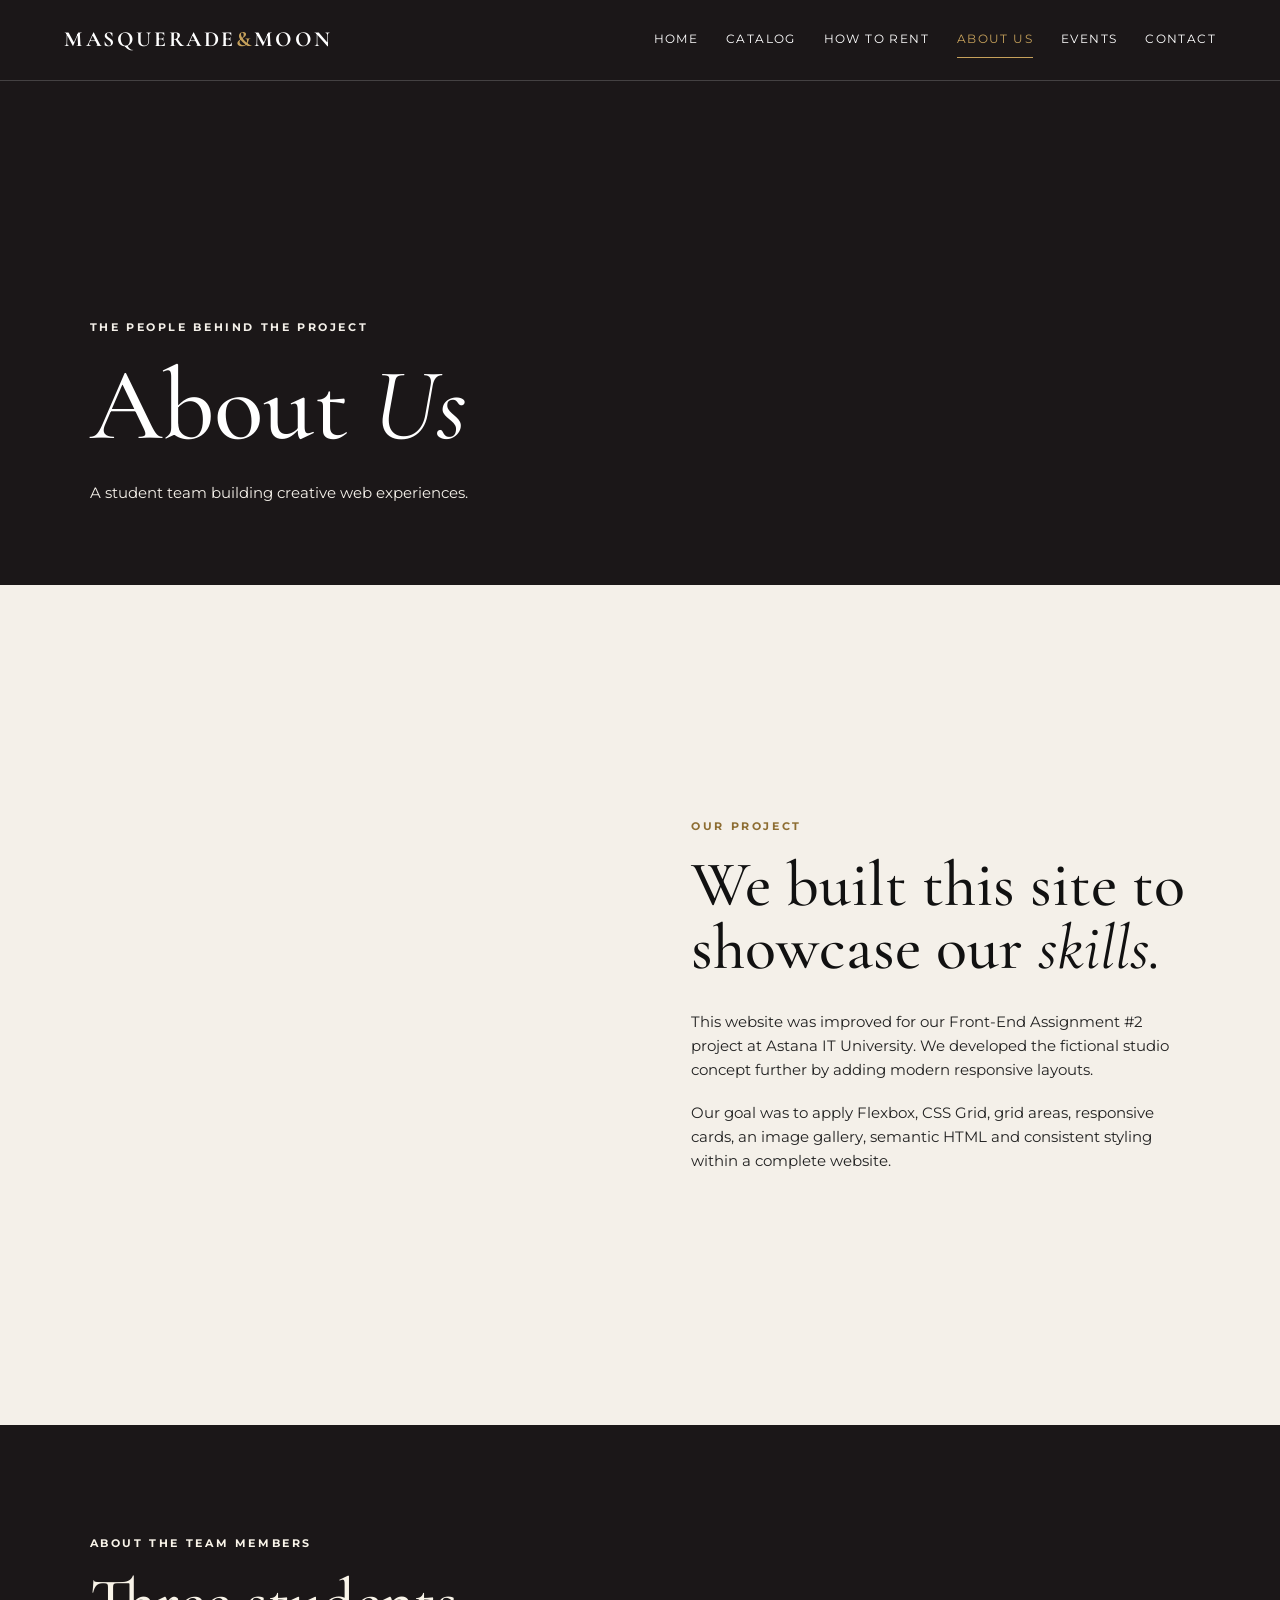
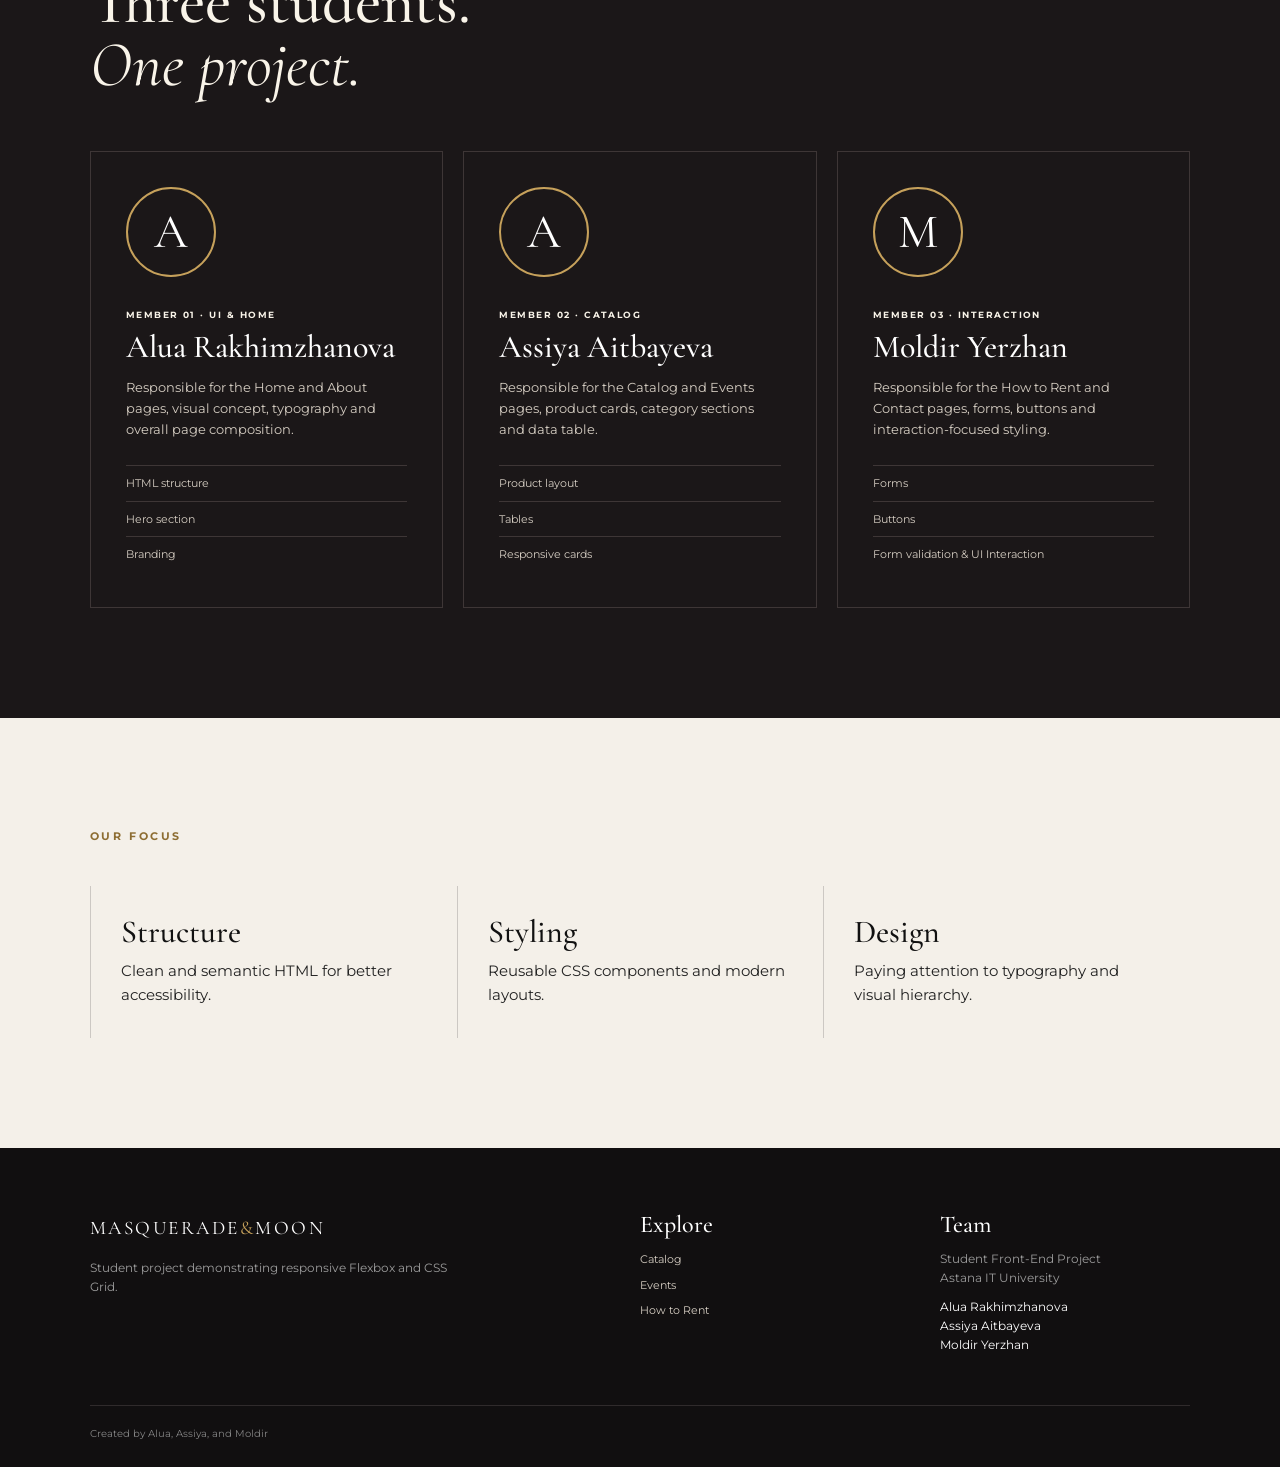
==== about.html @ 486aa3ef "Complete Assignment 2 requirements" ====
<!DOCTYPE html>
<html lang="en">
<head>
  <meta charset="UTF-8">
  <meta name="viewport" content="width=device-width, initial-scale=1.0">
  <meta name="description" content="Front-End Assignment #2: responsive Flexbox and CSS Grid website">
  <title>About Us | Masquerade &amp; Moon</title>
  <link rel="stylesheet" href="css/style.css">
</head>
<body>

<header class="site-header">
<nav class="site-nav" aria-label="Main navigation">
  <div class="nav-inner">
    <a class="brand" href="index.html">MASQUERADE<span>&amp;</span>MOON</a>
    <button class="menu-toggle" aria-label="Open navigation" onclick="document.querySelector('.nav-links').classList.toggle('show')">☰</button>
    <div class="nav-links">
      <a href="index.html">Home</a>
      <a href="catalog.html">Catalog</a>
      <a href="rent.html">How to Rent</a>
      <a href="about.html" class="active">About Us</a>
      <a href="events.html">Events</a>
      <a href="contact.html">Contact</a>
    </div>
  </div>
</nav>
</header>

<main>
<section class="page-hero">
  <div>
    <p class="eyebrow">THE PEOPLE BEHIND THE PROJECT</p>
    <h1>About <em>Us</em></h1>
    <p>A student team building creative web experiences.</p>
  </div>
</section>

<section class="section about-intro">
  <div class="about-photo" style="background-image: url('images/about-main.jpg');"></div>
  <div>
    <p class="eyebrow">OUR PROJECT</p>
    <h2>We built this site to showcase our <em>skills.</em></h2>
    <p>This website was improved for our Front-End Assignment #2 project at Astana IT University. We developed the fictional studio concept further by adding modern responsive layouts.</p>
    <p>Our goal was to apply Flexbox, CSS Grid, grid areas, responsive cards, an image gallery, semantic HTML and consistent styling within a complete website.</p>
  </div>
</section>

<section class="section team-section dark-section">
  <div class="section-topline">
    <div><p class="eyebrow">ABOUT THE TEAM MEMBERS</p><h2>Three students.<br><em>One project.</em></h2></div>
  </div>
  <div class="team-grid">
    <article class="team-card">
      <div class="avatar" style="background-image: url('images/pfp.jpg');">A</div>
      <p class="role">MEMBER 01 · UI &amp; HOME</p><h3>Alua Rakhimzhanova</h3><p>Responsible for the Home and About pages, visual concept, typography and overall page composition.</p>
      <ul><li>HTML structure</li><li>Hero section</li><li>Branding</li></ul>
    </article>
    <article class="team-card">
      <div class="avatar" style="background-image: url('images/pfp.jpg');">A</div>
      <p class="role">MEMBER 02 · CATALOG</p><h3>Assiya Aitbayeva</h3><p>Responsible for the Catalog and Events pages, product cards, category sections and data table.</p>
      <ul><li>Product layout</li><li>Tables</li><li>Responsive cards</li></ul>
    </article>
    <article class="team-card">
      <div class="avatar" style="background-image: url('images/pfp.jpg');">M</div>
      <p class="role">MEMBER 03 · INTERACTION</p><h3>Moldir Yerzhan</h3><p>Responsible for the How to Rent and Contact pages, forms, buttons and interaction-focused styling.</p>
      <ul><li>Forms</li><li>Buttons</li><li>Form validation &amp; UI Interaction</li></ul>
    </article>
  </div>
</section>

<section class="section values-section">
  <p class="eyebrow">OUR FOCUS</p>
  <div class="values-grid">
    <div><h3>Structure</h3><p>Clean and semantic HTML for better accessibility.</p></div>
    <div><h3>Styling</h3><p>Reusable CSS components and modern layouts.</p></div>
    <div><h3>Design</h3><p>Paying attention to typography and visual hierarchy.</p></div>
  </div>
</section>
</main>

<footer class="site-footer">
  <div class="footer-grid">
    <div>
      <div class="footer-brand">MASQUERADE<span>&amp;</span>MOON</div>
      <p>Student project demonstrating responsive Flexbox and CSS Grid.</p>
    </div>
    <div>
      <h3>Explore</h3>
      <a href="catalog.html">Catalog</a>
      <a href="events.html">Events</a>
      <a href="rent.html">How to Rent</a>
    </div>
    <div>
      <h3>Team</h3>
      <p>Student Front-End Project</p>
      <p>Astana IT University</p>
      <p style="margin-top: 10px; color: #fff;">Alua Rakhimzhanova<br>Assiya Aitbayeva<br>Moldir Yerzhan</p>
    </div>
  </div>
  <div class="footer-bottom">
    <span>Created by Alua, Assiya, and Moldir</span>
  </div>
</footer>
</body>
</html>
---- css/style.css ----
@import url('https://fonts.googleapis.com/css2?family=Cormorant+Garamond:wght@400;500;600;700&family=Montserrat:wght@300;400;500;600;700&display=swap');

:root {
  --ink: #111111;
  --paper: #f4f0e9;
  --cream: #fbf8f1;
  --muted: #4a4a4a;
  --line: rgba(23,21,20,.18);
  --gold: #c6a15b;
  --gold-dark: #8d6d32;
  --burgundy: #55212a;
  --night: #1b1718;
  --white: #fffdf8;
  --shadow: 0 18px 50px rgba(0,0,0,.10);
}

* { box-sizing: border-box; margin: 0; padding: 0; }
html { scroll-behavior: smooth; }
body { background: var(--paper); color: var(--ink); font-family: 'Montserrat', Arial, sans-serif; line-height: 1.65; }
h1,h2,h3,.brand,.footer-brand,blockquote { font-family: 'Cormorant Garamond', Georgia, serif; }
h1,h2,h3 { line-height: .98; font-weight: 500; }
h1 { font-size: clamp(4rem, 8vw, 8.5rem); }
h2 { font-size: clamp(3rem, 5vw, 5.5rem); }
h3 { font-size: 2rem; }
p { font-size: .92rem; color: #222222; }
a { color: inherit; text-decoration: none; transition: .25s ease; }
img { max-width: 100%; display: block; }

.site-nav {
  position: absolute; z-index: 20; top: 0; left: 0; width: 100%;
  border-bottom: 1px solid rgba(255,255,255,.18); color: #fff;
}
.site-header { position:absolute; z-index:20; top:0; left:0; width:100%; }
.nav-inner { max-width: 1400px; margin: auto; padding: 22px 5vw; display: flex; align-items: center; justify-content: space-between; gap: 30px; }
.brand { font-size: 1.35rem; letter-spacing: .12em; font-weight: 700; }
.brand span,.footer-brand span { color: var(--gold); }
.nav-links { display: flex; gap: 28px; align-items: center; }
.nav-links a { font-size: .72rem; letter-spacing: .12em; text-transform: uppercase; padding: 8px 0; border-bottom: 1px solid transparent; }
.nav-links a:hover,.nav-links a.active { color: var(--gold); border-color: var(--gold); }
.menu-toggle { display:none; background:none; color:#fff; border:0; font-size:1.5rem; }

.hero { min-height: 100vh; position: relative; color: #fff; overflow:hidden; background-size:cover; background-position:center; }
.hero-overlay { position:absolute; inset:0; background: linear-gradient(90deg, rgba(10,8,8,.78), rgba(10,8,8,.30) 60%, rgba(10,8,8,.48)); }
.hero-content { position: relative; z-index: 2; max-width: 760px; padding: 25vh 7vw 10vh; }
.hero-content p { color: rgba(255,255,255,.9); }
.eyebrow { color: var(--gold-dark); font-size: .68rem; letter-spacing: .24em; font-weight: 700; margin-bottom: 18px; }
.hero .eyebrow { color: #d8bd82; }
.hero h1 em,.page-hero h1 em,h2 em { font-style: italic; font-weight: 400; }
.hero-copy { max-width: 570px; font-size: 1rem; margin: 28px 0; }
.hero-actions { display:flex; gap:12px; flex-wrap:wrap; }
.btn { display:inline-flex; align-items:center; justify-content:center; min-height:50px; padding: 0 25px; border:1px solid var(--ink); font-size:.68rem; letter-spacing:.15em; text-transform:uppercase; font-weight:700; cursor:pointer; }
.btn-gold { background:var(--gold); border-color:var(--gold); color:#18130d; }
.btn-gold:hover { background:#dec58f; }
.btn-ghost { color:#fff; border-color:rgba(255,255,255,.55); }
.btn-ghost:hover { border-color:#fff; background:rgba(255,255,255,.08); }
.btn-dark { background:var(--ink); color:#fff; border-color:var(--ink); }
.btn-dark:hover { background:var(--burgundy); border-color:var(--burgundy); }
.scroll-note { position:absolute; bottom:30px; left:7vw; z-index:2; font-size:.62rem; letter-spacing:.2em; opacity:.7; color: #fff; }

.section { padding: 110px 7vw; max-width: 1500px; margin:auto; }
.intro-section { display:grid; grid-template-columns: 1fr 1fr; gap:10vw; align-items:end; }
.intro-text { max-width:520px; padding-bottom:8px; }
.intro-text p { font-size:1.05rem; margin-bottom:25px; }
.text-link { font-size:.7rem; letter-spacing:.17em; text-transform:uppercase; font-weight:700; border-bottom:1px solid var(--gold); padding-bottom:6px; }
.text-link:hover { color:var(--gold-dark); }
.text-link.light { color:#fff; }

.dark-section { max-width:none; background:var(--night); color:#f9f4e9; }
.dark-section p { color: #f9f4e9; }
.section-topline { max-width:1500px; margin:auto; display:flex; justify-content:space-between; align-items:end; gap:30px; margin-bottom:55px; }
.category-grid { max-width:1500px; margin:auto; display:grid; grid-template-columns:repeat(4,1fr); gap:2px; }
.category-card { min-height:520px; display:flex; align-items:end; padding:35px; background-size:cover; background-position:center; position:relative; overflow:hidden; }
.category-card:before { content:""; position:absolute; inset:0; background:linear-gradient(transparent 20%,rgba(0,0,0,.78)); transition:.4s; }
.category-card:hover:before { background:linear-gradient(transparent 5%,rgba(0,0,0,.86)); }
.category-card > div { position:relative; z-index:1; }
.category-card span { color:var(--gold); font-size:.7rem; letter-spacing:.15em; }
.category-card h3 { font-size:2.8rem; margin:10px 0; }
.category-card p { color:rgba(255,255,255,.9); font-size:.72rem; }

.quote-section { text-align:center; max-width:1000px; }

.featured-row { display:flex; gap:24px; align-items:stretch; }
.featured-card { flex:1 1 0; min-width:0; background:var(--cream); box-shadow:var(--shadow); display:flex; flex-direction:column; transition:transform .3s ease, box-shadow .3s ease; }
.featured-card:hover { transform:translateY(-8px); box-shadow:0 24px 55px rgba(0,0,0,.16); }
.featured-card img { width:100%; aspect-ratio:4/3; object-fit:cover; }
.featured-card > div { padding:28px; display:flex; flex-direction:column; flex:1; align-items:flex-start; }
.featured-card h3 { margin-bottom:12px; }
.featured-card p { margin-bottom:24px; }
.featured-card .btn { margin-top:auto; }
.quote-mark { color:var(--gold); font-family:Georgia,serif; font-size:6rem; line-height:.6; }
blockquote { font-size:clamp(2.5rem,5vw,5rem); line-height:1.02; margin:25px 0; }
.quote-section > p:last-child { font-size:.65rem; text-transform:uppercase; letter-spacing:.2em; color:var(--muted); font-weight: bold; }

.feature-split { display:grid; grid-template-columns:1fr 1fr; padding-top:0; padding-bottom:130px; }
.feature-photo { min-height:650px; background-size:cover; background-position:center; }
.feature-copy { background:var(--cream); padding:80px 8vw; display:flex; flex-direction:column; justify-content:center; }
.check-list { list-style:none; margin:35px 0; }
.check-list li { padding:17px 0; border-top:1px solid var(--line); font-size:.8rem; display:grid; grid-template-columns:45px 1fr; color: #111; }
.check-list li:last-child { border-bottom:1px solid var(--line); }
.check-list strong { color:var(--gold-dark); }

.page-hero { min-height:65vh; background:var(--night); color:#fff; display:flex; align-items:end; padding:170px 7vw 80px; background-size:cover; background-position:center; }
.page-hero > div { max-width:900px; }
.page-hero p { color: #f4f0e9; }
.page-hero p:last-child { max-width:650px; margin-top:25px; }
.page-hero-light { background:var(--cream); color:var(--ink); }
.page-hero-light p:last-child { color: #222222; }

.catalog-section { max-width:1500px; }
.filter-row { display:flex; justify-content:space-between; gap:20px; border-bottom:1px solid var(--line); padding-bottom:18px; margin-bottom:30px; color:var(--ink); font-size:.7rem; text-transform:uppercase; letter-spacing:.12em; font-weight: bold; }
.product-grid { display:grid; grid-template-columns:repeat(3,1fr); gap:34px 22px; }
.product-card { background:var(--cream); box-shadow:0 5px 20px rgba(0,0,0,.035); }
.product-image { aspect-ratio: 4/5; background-size:cover; background-position:center; position:relative; }
.product-image .tag { position:absolute; top:16px; left:16px; background:rgba(255,253,248,.92); padding:7px 10px; font-size:.58rem; letter-spacing:.14em; font-weight:700; color: #111; }
.product-info { padding:22px 20px 25px; }
.product-info p { color:var(--muted); font-size:.72rem; margin:6px 0 17px; }
.product-info > div { display:flex; justify-content:space-between; align-items:center; gap:10px; border-top:1px solid var(--line); padding-top:15px; }
.product-info strong { font-size:.72rem; color: #111; }
.product-info a { font-size:.62rem; text-transform:uppercase; letter-spacing:.12em; color:var(--gold-dark); font-weight:700; }
.product-info a:hover { color:var(--burgundy); }

.catalog-page { min-height:100vh; display:grid; grid-template-columns:240px minmax(0,1fr); grid-template-areas:"header header" "sidebar main" "footer footer"; }
.catalog-page .site-header { position:relative; grid-area:header; }
.catalog-page .site-nav { position:relative; background:var(--night); }
.catalog-page main { grid-area:main; min-width:0; }
.catalog-page .site-footer { grid-area:footer; }
.catalog-sidebar { grid-area:sidebar; background:#211c1e; color:#fff; padding:70px 32px; }
.catalog-sidebar h2 { font-size:2.3rem; margin-bottom:30px; }
.catalog-sidebar a { display:block; padding:14px 0; border-bottom:1px solid rgba(255,255,255,.14); font-size:.7rem; letter-spacing:.14em; text-transform:uppercase; }
.catalog-sidebar a:hover { color:var(--gold); padding-left:8px; }
.catalog-page .page-hero { min-height:58vh; }

.gallery-note { max-width:270px; color:var(--muted); }
.image-gallery { display:grid; grid-template-columns:repeat(3,minmax(0,1fr)); grid-auto-rows:320px; gap:18px; }
.image-gallery figure { position:relative; overflow:hidden; background:var(--night); }
.image-gallery img { width:100%; height:100%; object-fit:cover; transition:transform .45s ease, opacity .45s ease; }
.image-gallery figcaption { position:absolute; inset:auto 0 0; padding:60px 24px 22px; color:#fff; font-family:'Cormorant Garamond',Georgia,serif; font-size:1.8rem; background:linear-gradient(transparent,rgba(0,0,0,.86)); transform:translateY(100%); transition:transform .35s ease; }
.image-gallery figure:hover img { transform:scale(1.06); opacity:.78; }
.image-gallery figure:hover figcaption { transform:translateY(0); }

.table-section { padding-top:40px; }
.table-wrap { overflow-x:auto; margin-top:30px; }
table { width:100%; border-collapse:collapse; background:var(--cream); min-width:650px; }
th,td { padding:18px 20px; text-align:left; border-bottom:1px solid var(--line); font-size:.76rem; }
th { background:var(--night); color:#fff; text-transform:uppercase; letter-spacing:.13em; font-size:.62rem; }
tr:hover td { background:#eee8de; }

.steps-grid { display:flex; align-items:stretch; gap:22px; }
.step-card { flex:1 1 0; border-top:2px solid var(--gold); padding:30px 5px; }
.step-card span { color:var(--gold-dark); font-size:.7rem; letter-spacing:.15em; }
.step-card h2 { font-size:3rem; margin:25px 0 15px; }

.rules-grid { max-width:1500px; margin:auto; display:grid; grid-template-columns:repeat(2,1fr); gap:1px; background:#443b3b; }
.rules-grid > div { padding:40px; background:var(--night); border-bottom:1px solid #443b3b; }
.rules-grid h3 { color:#fff; margin-bottom:12px; }
.rules-grid p { color:#e5e5e5; max-width:500px; } 
.checklist-section { display:grid; grid-template-columns:1fr 1fr; gap:12vw; }
.number-list { list-style:none; counter-reset:item; }
.number-list li { counter-increment:item; border-top:1px solid var(--line); padding:20px 0; font-size:.85rem; color: #111; }
.number-list li:before { content:"0" counter(item); color:var(--gold-dark); margin-right:30px; font-weight:700; }

.accordion-wrap { max-width: 800px; }
details { border-bottom: 1px solid var(--line); padding: 20px 0; }
summary { font-size: 1.1rem; font-weight: 600; cursor: pointer; list-style: none; position: relative; color: var(--ink); padding-right: 30px; font-family: 'Cormorant Garamond', Georgia, serif; }
summary::-webkit-details-marker { display: none; }
summary::after { content: "+"; position: absolute; right: 0; top: 50%; transform: translateY(-50%); font-size: 1.5rem; color: var(--gold-dark); transition: 0.3s ease; }
details[open] summary::after { content: "−"; }
details p { margin-top: 15px; color: var(--muted); font-size: 0.85rem; padding-right: 40px; }

.about-intro { display:grid; grid-template-columns:1fr 1fr; gap:8vw; align-items:center; }
.about-photo { min-height:620px; background-position:center; background-size:cover; }
.about-intro h2 { margin-bottom:30px; }
.about-intro p:not(.eyebrow) { margin-bottom:18px; max-width:570px; } 
.team-grid { max-width:1500px; margin:auto; display:flex; align-items:stretch; gap:20px; }
.team-card { flex:1 1 0; border:1px solid #3e3636; padding:35px; }
.avatar { width:90px; height:90px; border-radius:50%; display:flex; align-items:center; justify-content:center; font-family:'Cormorant Garamond',serif; font-size:3rem; color:#fff; margin-bottom:30px; border:2px solid var(--gold); background-size:cover; background-position:center; }
.role { color:var(--gold); font-size:.58rem; letter-spacing:.16em; font-weight:700; }
.team-card h3 { margin:8px 0 15px; color: #fff; }
.team-card > p:not(.role) { color:#d6cec3; font-size:.8rem; }
.team-card ul { list-style:none; margin-top:25px; }
.team-card li { border-top:1px solid #3e3636; padding:8px 0; color:#d6cec3; font-size:.7rem; }
.values-grid { display:grid; grid-template-columns:repeat(3,1fr); margin-top:40px; }
.values-grid > div { padding:30px; border-left:1px solid var(--line); }
.values-grid h3 { margin-bottom:12px; }

.event-hero { background-size:cover; background-position:center; }
.event-list { border-top:1px solid var(--line); }
.event-row { display: grid; grid-template-columns: 100px 220px 1fr 60px; gap: 40px; align-items: center; padding: 55px 0; border-bottom: 1px solid var(--line); }
.event-date { width:90px; height:90px; border:1px solid var(--gold); display:flex; flex-direction:column; align-items:center; justify-content:center; }
.event-date strong { font-family:'Cormorant Garamond',serif; font-size:3rem; line-height:.8; color: #111; }
.event-date span { color:var(--gold-dark); font-size:.6rem; letter-spacing:.2em; margin-top:8px; }
.event-image { width: 100%; height: 130px; background-size: cover; background-position: center; box-shadow: 0 4px 15px rgba(0,0,0,0.05); border-radius: 0; }
.event-row h2 { font-size:3.3rem; }
.event-row > div:nth-child(3) > p:not(.eyebrow) { max-width:700px; margin:12px 0; } 
.event-row ul { display:flex; gap:25px; list-style:none; color:var(--muted); font-size:.65rem; font-weight: 500; }
.circle-arrow { width:50px; height:50px; border:1px solid var(--line); border-radius:50%; display:flex; align-items:center; justify-content:center; color: #111; }
.circle-arrow:hover { background:var(--ink); color:#fff; }
.tips-grid { max-width:1500px; margin:auto; display:flex; align-items:stretch; gap:50px; }
.tips-grid > div { flex:1 1 0; border-top:1px solid #514747; padding-top:20px; }
.tips-grid span { color:var(--gold); font-size:.65rem; }
.tips-grid h3 { margin:20px 0 12px; color: #fff; }
.tips-grid p { color:#e5e5e5; }

.contact-layout { display:grid; grid-template-columns:1fr 1fr; gap:8vw; }
.contact-info h2 { margin-bottom:25px; }
.contact-info > p:not(.eyebrow) { max-width:520px; } 
.contact-details { margin-top:50px; border-top:1px solid var(--line); }
.contact-details > div { padding:17px 0; border-bottom:1px solid var(--line); display:flex; justify-content:space-between; gap:20px; flex-wrap:wrap; }
.contact-details span { color:var(--gold-dark); font-size:.6rem; letter-spacing:.15em; font-weight:700; }
.contact-details strong { font-size:.72rem; color: #111;}
.contact-details a { color: inherit; border-bottom: 1px solid rgba(23, 21, 20, 0.3); padding-bottom: 2px; }
.contact-details a:hover { color: var(--gold-dark); border-color: var(--gold-dark); }

.contact-form { background:var(--cream); padding:45px; box-shadow:var(--shadow); }
.contact-form h2 { font-size:2.7rem; margin-bottom:30px; }
.contact-form label,.contact-form legend { display:block; font-size:.62rem; letter-spacing:.1em; text-transform:uppercase; font-weight:700; margin:16px 0 8px; color: #111; }
.contact-form input,.contact-form select,.contact-form textarea { width:100%; border:1px solid #c9c0b4; background:#fffdf9; padding:13px 14px; font:inherit; font-size:.78rem; outline:none; color: #111; }
.contact-form input:focus,.contact-form select:focus,.contact-form textarea:focus { border-color:var(--gold-dark); box-shadow:0 0 0 2px rgba(198,161,91,.15); }
.contact-form fieldset { border:0; margin-top:18px; }
.radio-label { display:inline-flex !important; align-items:center; gap:7px; margin-right:15px !important; font-size:.7rem !important; letter-spacing:0 !important; text-transform:none !important; font-weight:400 !important; color: #111; }
.radio-label input { width:auto; }
.form-button { width:100%; margin-top:25px; }

.faq-grid { display:flex; align-items:stretch; gap:22px; margin-top:45px; }
.faq-grid > div { flex:1 1 0; padding:30px; border:1px solid var(--line); }
.faq-grid h3 { font-size:1.8rem; margin-bottom:15px; }
.faq-grid p { font-size:.78rem; } 

.site-footer { background:#110f10; color:#bcb3aa; padding:65px 7vw 25px; }
.footer-grid { max-width:1500px; margin:auto; display:grid; grid-template-columns:2fr 1fr 1fr; gap:50px; }
.footer-brand { color:#fff; font-size:1.2rem; letter-spacing:.13em; margin-bottom:15px; }
.site-footer p { font-size:.72rem; max-width:360px; color:#9c9c9c; } 
.site-footer h3 { color:#fff; font-size:1.5rem; margin-bottom:14px; }
.site-footer a { display:block; font-size:.7rem; margin:7px 0; color: #d6cec3; }
.site-footer a:hover { color:var(--gold); }
.footer-bottom { max-width:1500px; margin:50px auto 0; padding-top:20px; border-top:1px solid #302b2c; display:flex; justify-content:space-between; font-size:.6rem; color:#858585; }

@media (max-width: 950px) {
  .nav-links { display:none; position:absolute; top:70px; left:0; right:0; background:#171415; padding:20px 7vw; flex-direction:column; align-items:flex-start; }
  .nav-links.show { display:flex; }
  .menu-toggle { display:block; }
  .intro-section,.feature-split,.about-intro,.contact-layout,.checklist-section { grid-template-columns:1fr; }
  .category-grid,.product-grid { grid-template-columns:repeat(2,1fr); }
  .steps-grid,.team-grid,.tips-grid,.faq-grid { flex-direction:column; }
  .values-grid { grid-template-columns:1fr; }
  .rules-grid { grid-template-columns:1fr; }
  .feature-photo { min-height:500px; }
  .event-row { grid-template-columns: 80px 160px 1fr 50px; gap: 20px; }
  .event-image { height: 100px; }
  .footer-grid { grid-template-columns:1fr 1fr; }
  .featured-row { flex-wrap:wrap; }
  .featured-card { flex-basis:calc(50% - 12px); }
  .catalog-page { grid-template-columns:1fr; grid-template-areas:"header" "sidebar" "main" "footer"; }
  .catalog-sidebar { padding:22px 7vw; display:flex; align-items:center; flex-wrap:wrap; gap:8px 22px; }
  .catalog-sidebar .eyebrow,.catalog-sidebar h2 { width:100%; margin-bottom:4px; }
  .catalog-sidebar a { border:0; padding:8px 0; }
  .image-gallery { grid-template-columns:repeat(2,minmax(0,1fr)); grid-auto-rows:280px; }
}
@media (max-width: 620px) {
  h1 { font-size:4rem; }
  h2 { font-size:3.2rem; }
  .section { padding:75px 6vw; }
  .hero-content { padding:28vh 6vw 10vh; }
  .category-grid,.product-grid { grid-template-columns:1fr; }
  .category-card { min-height:430px; }
  .filter-row { flex-direction:column; }
  .event-row { grid-template-columns: 1fr; text-align: center; }
  .event-date { margin: 0 auto; }
  .event-image { height: 180px; margin: 15px 0; width: 100%; }
  .event-row ul { justify-content: center; }
  .circle-arrow { margin: 15px auto 0; }
  .footer-grid { grid-template-columns:1fr; }
  .footer-bottom { flex-direction:column; gap:8px; }
  .contact-form { padding:28px 22px; }
  .featured-row,.steps-grid { flex-direction:column; }
  .featured-card { flex-basis:auto; }
  .image-gallery { grid-template-columns:1fr; grid-auto-rows:360px; }
  .image-gallery figcaption { transform:translateY(0); }
}
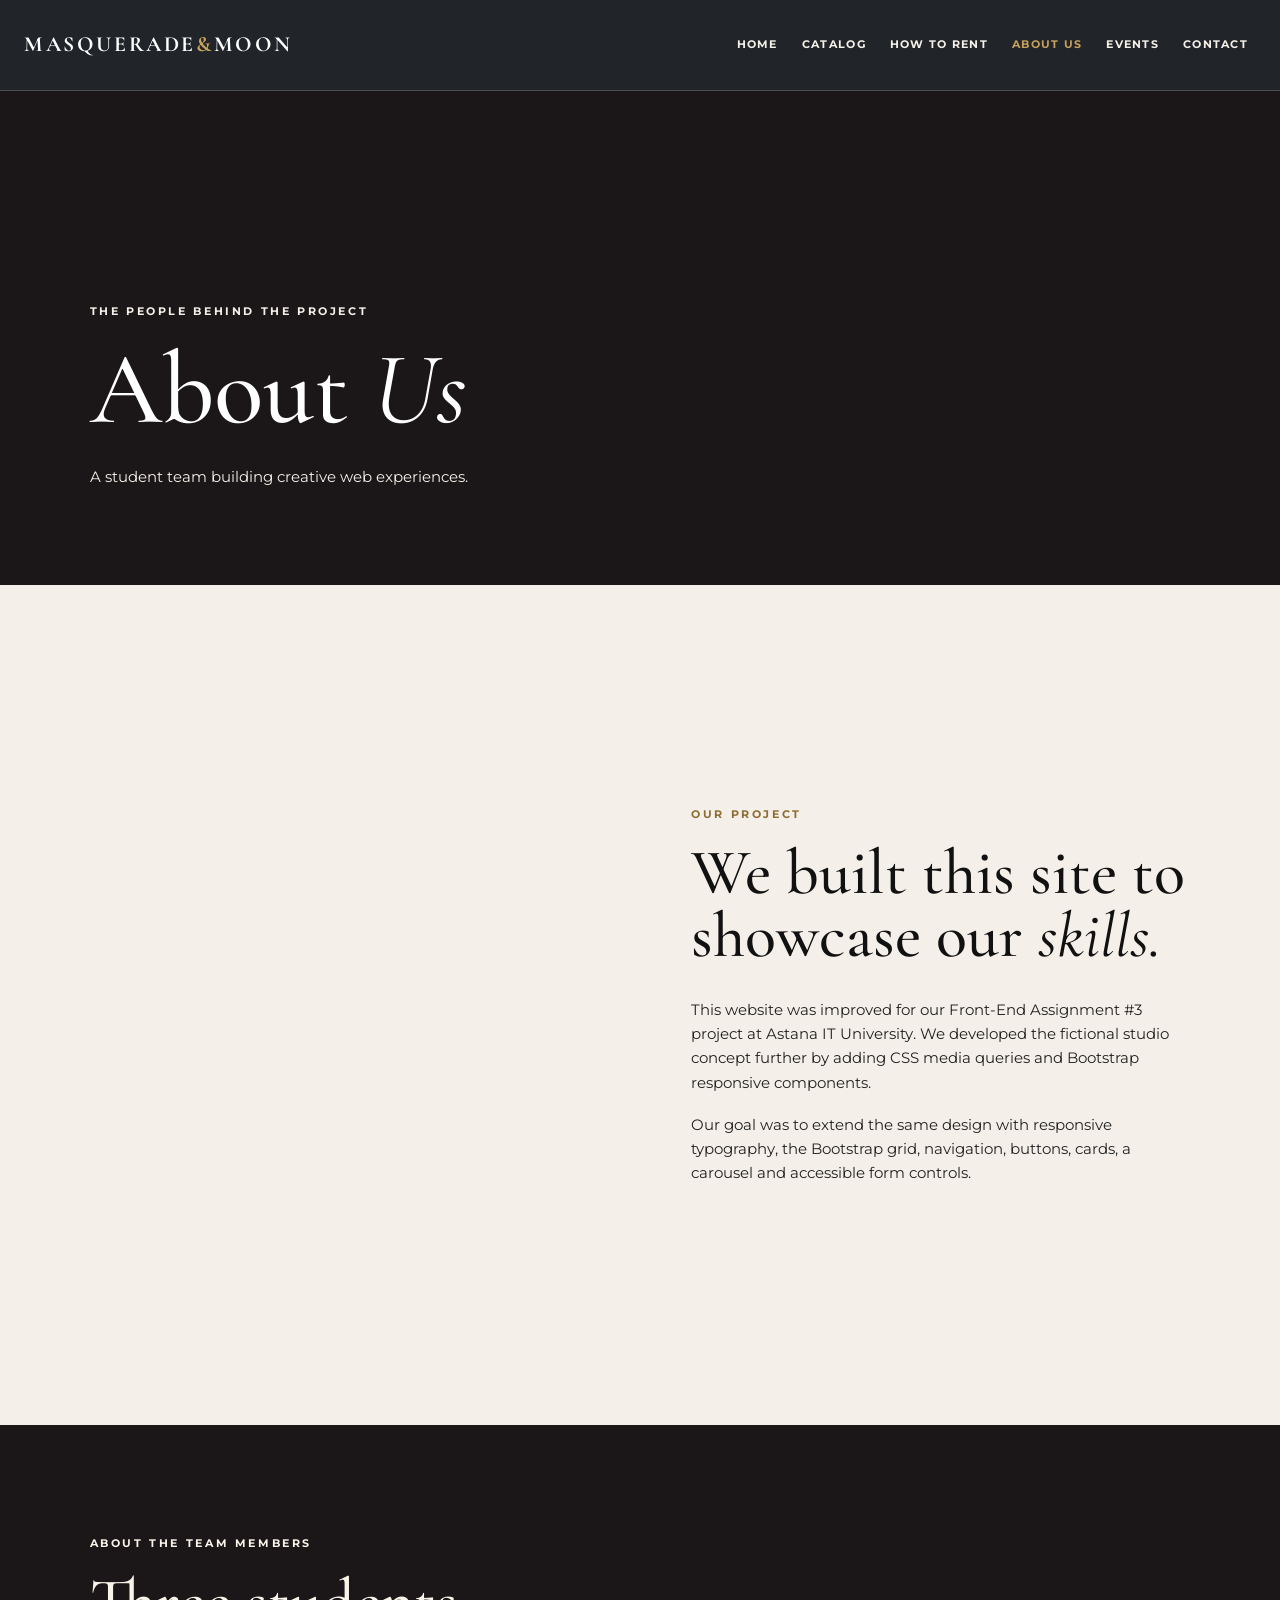
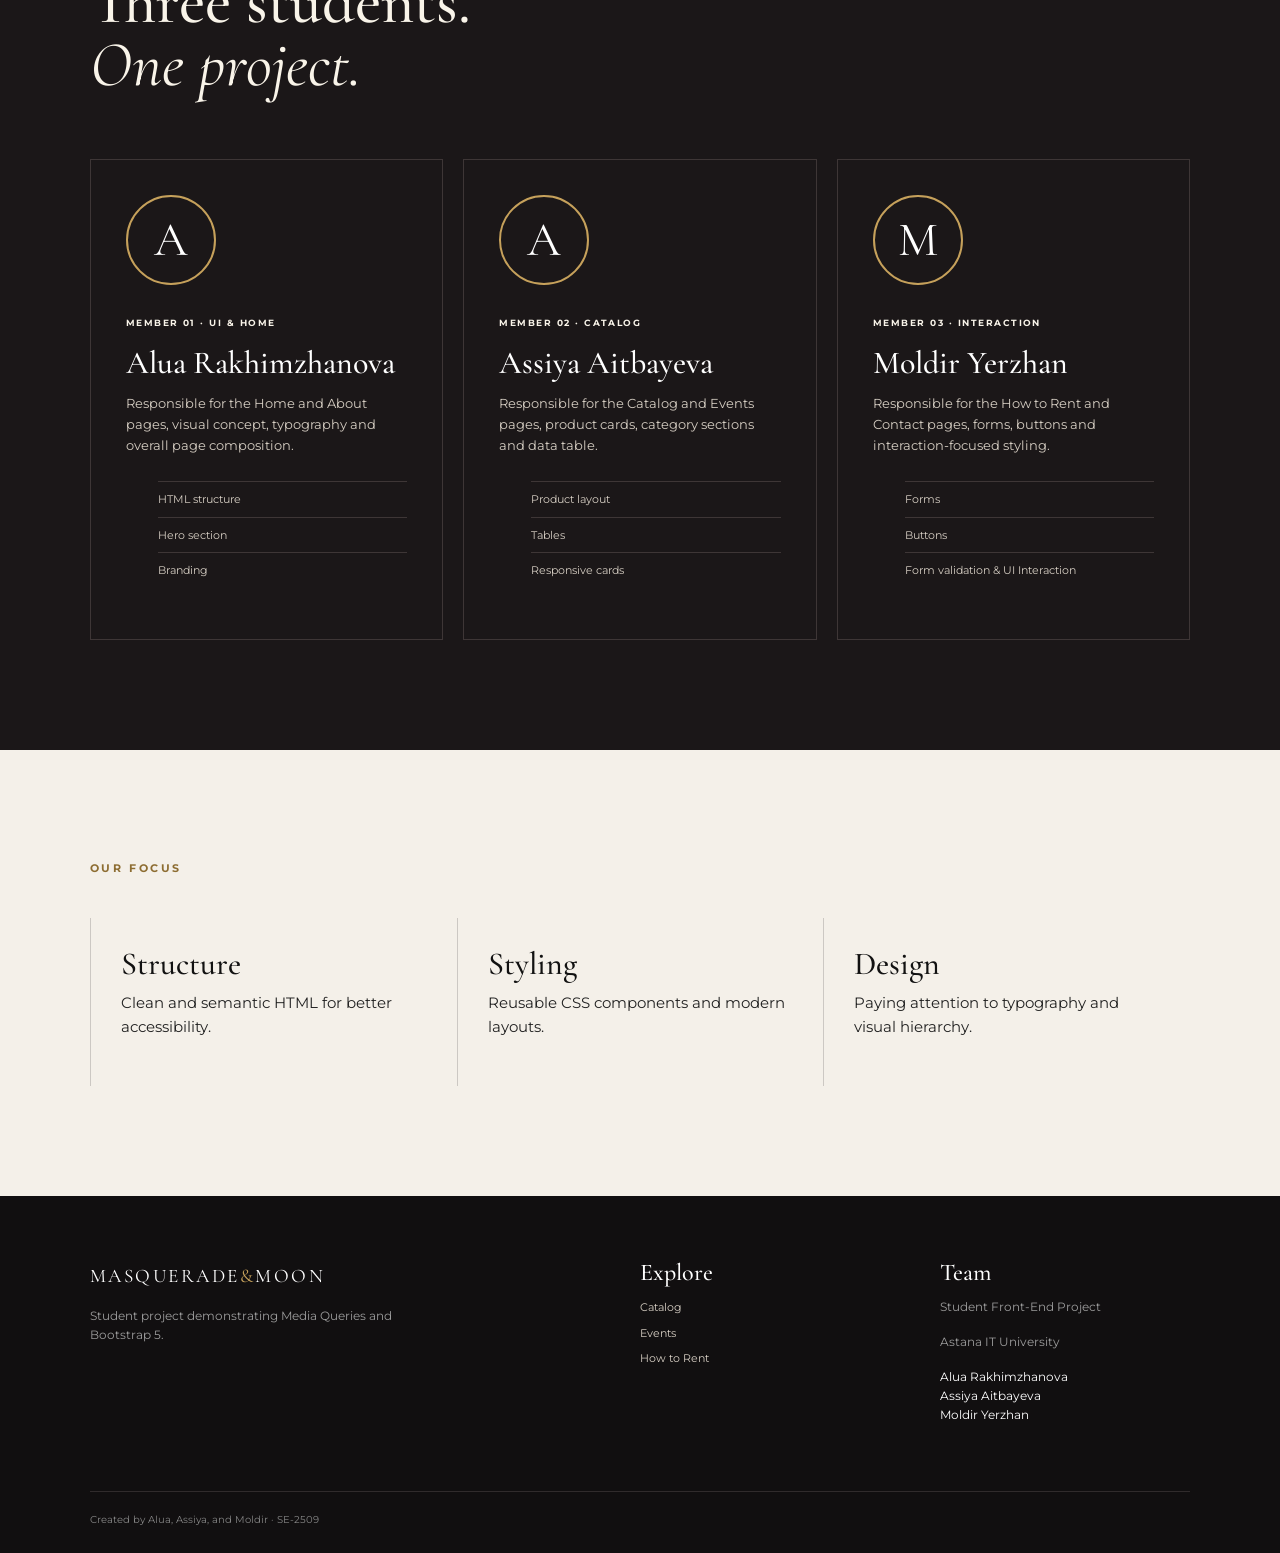
==== commit 4eae84a9: "Complete frontend assignment 3" ====
--- a/about.html
+++ b/about.html
@@ -3,24 +3,30 @@
 <head>
   <meta charset="UTF-8">
   <meta name="viewport" content="width=device-width, initial-scale=1.0">
-  <meta name="description" content="Front-End Assignment #2: responsive Flexbox and CSS Grid website">
+  <meta name="description" content="Front-End Assignment #3: Media Queries and Bootstrap Grid">
+  <link rel="icon" href="images/item-12.jpg" type="image/jpeg">
   <title>About Us | Masquerade &amp; Moon</title>
-  <link rel="stylesheet" href="css/style.css">
+  <link href="https://cdn.jsdelivr.net/npm/bootstrap@5.3.8/dist/css/bootstrap.min.css" rel="stylesheet" integrity="sha384-sRIl4kxILFvY47J16cr9ZwB07vP4J8+LH7qKQnuqkuIAvNWLzeN8tE5YBujZqJLB" crossorigin="anonymous">
+  <link rel="stylesheet" href="css/style.css?v=3">
 </head>
 <body>
 
 <header class="site-header">
-<nav class="site-nav" aria-label="Main navigation">
-  <div class="nav-inner">
-    <a class="brand" href="index.html">MASQUERADE<span>&amp;</span>MOON</a>
-    <button class="menu-toggle" aria-label="Open navigation" onclick="document.querySelector('.nav-links').classList.toggle('show')">☰</button>
-    <div class="nav-links">
-      <a href="index.html">Home</a>
-      <a href="catalog.html">Catalog</a>
-      <a href="rent.html">How to Rent</a>
-      <a href="about.html" class="active">About Us</a>
-      <a href="events.html">Events</a>
-      <a href="contact.html">Contact</a>
+<nav class="site-nav navbar navbar-expand-lg navbar-dark bg-dark" aria-label="Main navigation">
+  <div class="nav-inner container-fluid px-sm-2 px-lg-4">
+    <a class="navbar-brand brand" href="index.html">MASQUERADE<span>&amp;</span>MOON</a>
+    <button class="navbar-toggler" type="button" data-bs-toggle="collapse" data-bs-target="#mainNavigation" aria-controls="mainNavigation" aria-expanded="false" aria-label="Open navigation">
+      <span class="navbar-toggler-icon"></span>
+    </button>
+    <div class="collapse navbar-collapse" id="mainNavigation">
+      <ul class="navbar-nav ms-auto align-items-lg-center gap-lg-2">
+        <li class="nav-item"><a class="nav-link" href="index.html">Home</a></li>
+        <li class="nav-item"><a class="nav-link" href="catalog.html">Catalog</a></li>
+        <li class="nav-item"><a class="nav-link" href="rent.html">How to Rent</a></li>
+        <li class="nav-item"><a class="nav-link active" aria-current="page" href="about.html">About Us</a></li>
+        <li class="nav-item"><a class="nav-link" href="events.html">Events</a></li>
+        <li class="nav-item"><a class="nav-link" href="contact.html">Contact</a></li>
+      </ul>
     </div>
   </div>
 </nav>
@@ -40,8 +46,8 @@
   <div>
     <p class="eyebrow">OUR PROJECT</p>
     <h2>We built this site to showcase our <em>skills.</em></h2>
-    <p>This website was improved for our Front-End Assignment #2 project at Astana IT University. We developed the fictional studio concept further by adding modern responsive layouts.</p>
-    <p>Our goal was to apply Flexbox, CSS Grid, grid areas, responsive cards, an image gallery, semantic HTML and consistent styling within a complete website.</p>
+    <p>This website was improved for our Front-End Assignment #3 project at Astana IT University. We developed the fictional studio concept further by adding CSS media queries and Bootstrap responsive components.</p>
+    <p>Our goal was to extend the same design with responsive typography, the Bootstrap grid, navigation, buttons, cards, a carousel and accessible form controls.</p>
   </div>
 </section>
 
@@ -82,7 +88,7 @@
   <div class="footer-grid">
     <div>
       <div class="footer-brand">MASQUERADE<span>&amp;</span>MOON</div>
-      <p>Student project demonstrating responsive Flexbox and CSS Grid.</p>
+      <p>Student project demonstrating Media Queries and Bootstrap 5.</p>
     </div>
     <div>
       <h3>Explore</h3>
@@ -98,8 +104,9 @@
     </div>
   </div>
   <div class="footer-bottom">
-    <span>Created by Alua, Assiya, and Moldir</span>
+    <span>Created by Alua, Assiya, and Moldir · SE-2509</span>
   </div>
 </footer>
+<script src="https://cdn.jsdelivr.net/npm/bootstrap@5.3.8/dist/js/bootstrap.bundle.min.js" integrity="sha384-FKyoEForCGlyvwx9Hj09JcYn3nv7wiPVlz7YYwJrWVcXK/BmnVDxM+D2scQbITxI" crossorigin="anonymous"></script>
 </body>
 </html>
--- a/css/style.css
+++ b/css/style.css
@@ -277,3 +277,65 @@
   .image-gallery { grid-template-columns:1fr; grid-auto-rows:360px; }
   .image-gallery figcaption { transform:translateY(0); }
 }
+
+
+.site-nav.navbar { padding: 0; }
+.site-nav .navbar-collapse { flex-grow: 0; }
+.site-nav .navbar-nav { display: flex; gap: 22px; align-items: center; }
+.site-nav .nav-link { color: #f5f0e8; font-size: .67rem; letter-spacing: .12em; text-transform: uppercase; font-weight: 700; padding: 8px 0; }
+.site-nav .nav-link:hover,.site-nav .nav-link.active { color: var(--gold); }
+.site-nav .navbar-toggler { border-color: rgba(255,255,255,.45); }
+.bootstrap-showcase { max-width: 1500px; }
+.bootstrap-showcase .showcase-copy { max-width: 620px; }
+.bootstrap-showcase .carousel { background: var(--night); }
+.bootstrap-showcase .carousel-item img { height: 560px; object-fit: cover; filter: brightness(.72); }
+.bootstrap-showcase .carousel-caption { text-shadow: 0 2px 15px rgba(0,0,0,.9); }
+.bootstrap-showcase .card { background: var(--cream); overflow: hidden; }
+.bootstrap-showcase .card-img-top { height: 340px; object-fit: cover; }
+.bootstrap-showcase .card-text { color: var(--muted); }
+.bootstrap-showcase .btn-primary,.contact-form .btn-primary { background: var(--burgundy); border-color: var(--burgundy); }
+.bootstrap-showcase .btn-primary:hover,.contact-form .btn-primary:hover { background: #54102c; border-color: #54102c; }
+.media-query-section { max-width: 1500px; margin: auto; }
+.media-query-heading { max-width: 850px; }
+.media-query-grid { display: grid; }
+.media-query-card { overflow: hidden; background: var(--cream); border: 1px solid var(--line); box-shadow: var(--shadow); }
+.media-query-card img { width: 100%; height: 280px; object-fit: cover; }
+.media-query-card span { color: var(--gold-dark); font-size: .62rem; letter-spacing: .15em; font-weight: 700; }
+.media-query-card h3 { margin: 8px 0 12px; }
+.media-query-card p { margin: 0; color: var(--muted); }
+.contact-form .form-control,.contact-form .form-select,.contact-form .input-group-text { border-radius: 0; }
+.contact-form .form-check-input { width: 1em; padding: 0; }
+.contact-form .form-check-label { display: inline-block; margin: 0; letter-spacing: 0; text-transform: none; font-weight: 400; }
+
+@media (max-width: 575.98px) {
+  .site-nav .navbar-collapse { padding: 18px 0; }
+  .site-nav .navbar-nav { align-items: flex-start; gap: 8px; }
+  .bootstrap-showcase .carousel-item img { height: 420px; }
+  .media-query-section { padding: 75px 6vw; }
+  .media-query-heading { margin-bottom: 38px; }
+  .media-query-heading h2 { font-size: 3rem; }
+  .media-query-heading > p:last-child,.media-query-card p { font-size: .82rem; line-height: 1.7; }
+  .media-query-grid { grid-template-columns: 1fr; gap: 18px; }
+  .media-query-card > div { padding: 24px; }
+}
+
+@media (min-width: 576px) and (max-width: 991.98px) {
+  .site-nav .navbar-collapse { padding: 20px 0; }
+  .site-nav .navbar-nav { align-items: flex-start; gap: 10px; }
+  .bootstrap-showcase .carousel-item img { height: 500px; }
+  .media-query-section { padding: 90px 7vw; }
+  .media-query-heading { margin-bottom: 46px; }
+  .media-query-heading h2 { font-size: 4rem; }
+  .media-query-heading > p:last-child,.media-query-card p { font-size: .9rem; line-height: 1.75; }
+  .media-query-grid { grid-template-columns: repeat(2,minmax(0,1fr)); gap: 22px; }
+  .media-query-card > div { padding: 28px; }
+}
+
+@media (min-width: 992px) {
+  .media-query-section { padding: 110px 7vw; }
+  .media-query-heading { margin-bottom: 55px; }
+  .media-query-heading h2 { font-size: 5rem; }
+  .media-query-heading > p:last-child,.media-query-card p { font-size: 1rem; line-height: 1.8; }
+  .media-query-grid { grid-template-columns: repeat(3,minmax(0,1fr)); gap: 24px; }
+  .media-query-card > div { padding: 32px; }
+}
